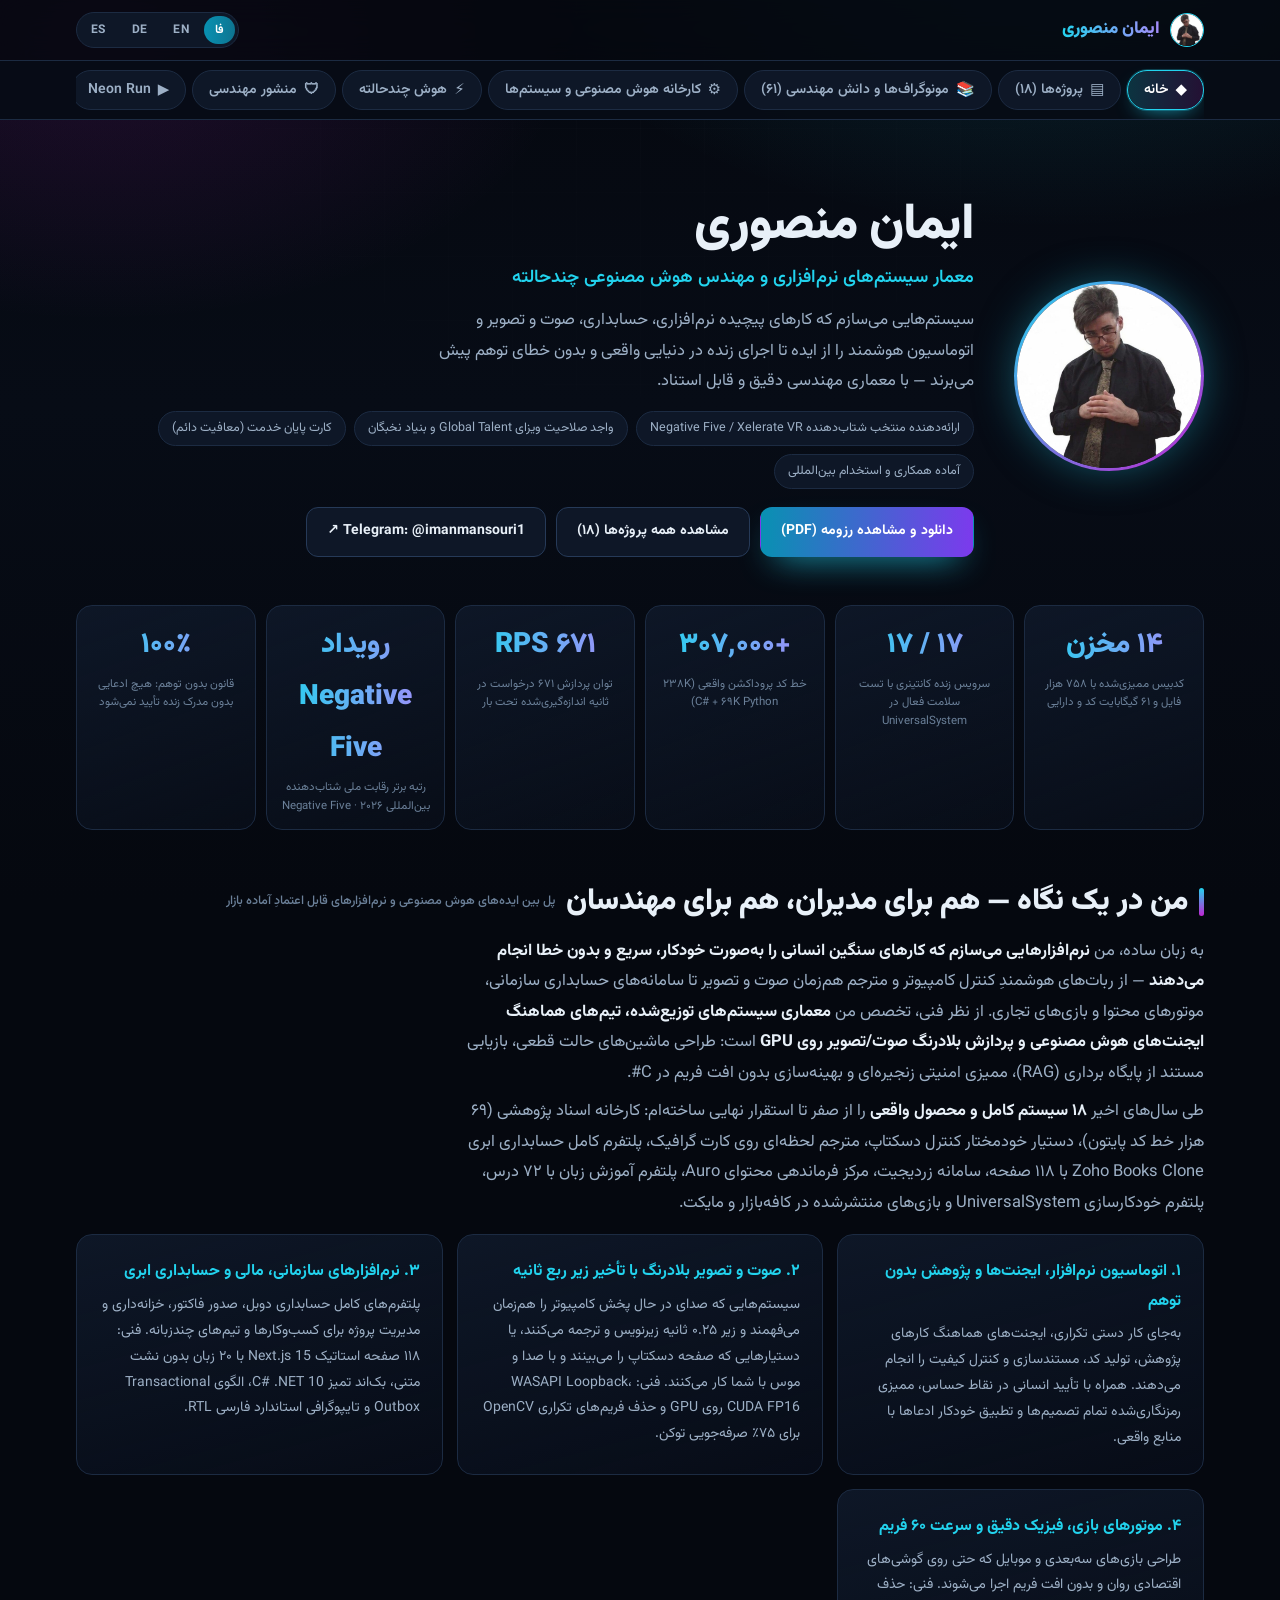
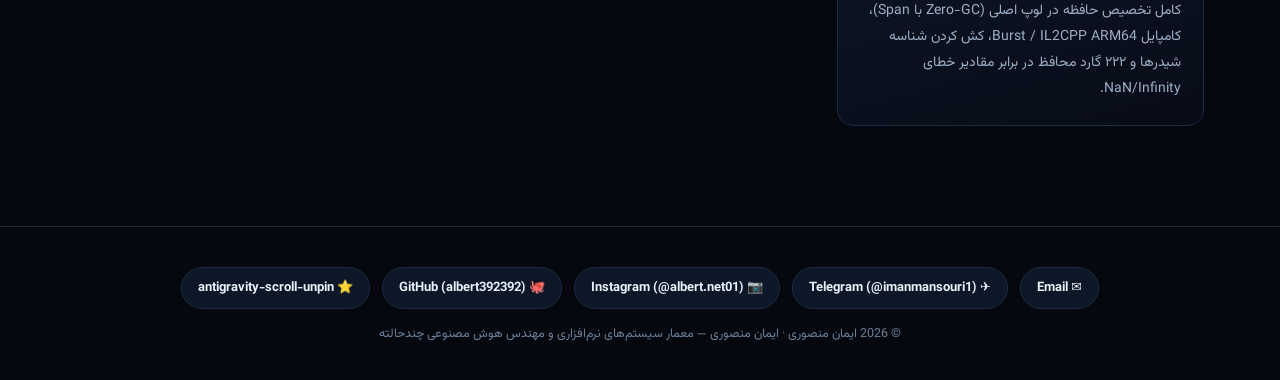
==== index.html @ a5454ada "fix(security): remove sensitive darookhune pharmacy server link from portfolio" ====
<!DOCTYPE html>
<html lang="fa" dir="rtl">
<head>
<meta charset="utf-8">
<meta name="viewport" content="width=device-width, initial-scale=1, viewport-fit=cover">
<title>ایمان منصوری (Iman Mansouri) — Architect &amp; Multimodal AI Engineer</title>
<meta name="description" content="Portfolio of Iman Mansouri (ایمان منصوری): Architect &amp; Multimodal AI Engineer — Autonomous Multi-Agent Swarms, Sub-Second Multimodal AI (Audio &amp; Vision), Enterprise Distributed Systems, and 18+ Production Software Architectures.">
<link rel="canonical" href="https://albert392392.github.io/portfolio/">
<meta http-equiv="Cache-Control" content="no-cache, no-store, must-revalidate">
<meta http-equiv="Pragma" content="no-cache">
<meta http-equiv="Expires" content="0">
<meta name="theme-color" content="#05080f">
<link rel="icon" href="assets/favicon.png" type="image/png">
<link rel="apple-touch-icon" href="assets/favicon-180.png">
<meta property="og:type" content="website">
<meta property="og:url" content="https://albert392392.github.io/portfolio/">
<meta property="og:site_name" content="ایمان منصوری (Iman Mansouri)">
<meta property="og:title" content="ایمان منصوری (Iman Mansouri) — Architect &amp; Multimodal AI Engineer">
<meta property="og:description" content="Autonomous Multi-Agent Swarms, Sub-Second Multimodal Audio/Vision Pipelines, Enterprise Distributed Systems, and 18+ Production Software Architectures.">
<meta property="og:image" content="https://albert392392.github.io/portfolio/assets/img/me.jpg">
<meta property="og:image:secure_url" content="https://albert392392.github.io/portfolio/assets/img/me.jpg">
<meta property="og:image:type" content="image/jpeg">
<meta property="og:image:width" content="700">
<meta property="og:image:height" content="700">
<meta property="og:image:alt" content="ایمان منصوری (Iman Mansouri)">
<meta property="og:locale" content="fa_IR">
<meta property="og:locale:alternate" content="en_US">
<meta name="twitter:card" content="summary">
<meta name="twitter:title" content="ایمان منصوری (Iman Mansouri) — Architect &amp; Multimodal AI Engineer">
<meta name="twitter:description" content="Autonomous Multi-Agent Swarms, Sub-Second Multimodal Audio/Vision Pipelines, Enterprise Distributed Systems, and 18+ Production Software Architectures.">
<meta name="twitter:image" content="https://albert392392.github.io/portfolio/assets/img/me.jpg">
<link rel="stylesheet" href="assets/style.css?v=20261123-2">
</head>
<body>

<header>
  <div class="wrap hbar">
    <a class="brand" href="#home"><img src="assets/img/me.jpg" alt="ایمان منصوری (Iman Mansouri)"><span>ایمان منصوری (Iman Mansouri)</span></a>
    <div class="langs">
      <button data-l="fa" class="on">فا</button>
      <button data-l="en">EN</button>
      <button data-l="de">DE</button>
      <button data-l="es">ES</button>
    </div>
  </div>
</header>

<nav class="tabs"><div class="wrap"><div class="tabrow" id="tabrow"></div></div></nav>

<main class="wrap" id="pages"></main>

<footer><div class="wrap" id="footer"></div></footer>

<div id="monoModal" class="mono-modal-wrap" style="display:none">
  <div class="mono-modal-backdrop"></div>
  <div class="mono-modal-box">
    <button class="mono-modal-x" aria-label="close">×</button>
    <div class="mono-modal-body"></div>
  </div>
</div>

<div id="lb">
  <button class="x" aria-label="close">×</button>
  <button class="nav prev" aria-label="previous">‹</button>
  <img src="" alt="">
  <button class="nav next" aria-label="next">›</button>
  <div class="cap"></div>
</div>

<script src="assets/i18n.js?v=20261123-4"></script>
<script src="assets/monographs-data.js?v=20261115-1"></script>
<script src="assets/videos.js?v=20261120-1"></script>
<script src="assets/app.js?v=20261123-2"></script>
</body>
</html>
---- assets/style.css ----
@font-face{font-family:'Vazirmatn';src:url('fonts/Vazirmatn-Regular.woff2') format('woff2');font-weight:400;font-display:swap}
@font-face{font-family:'Vazirmatn';src:url('fonts/Vazirmatn-Medium.woff2') format('woff2');font-weight:500;font-display:swap}
@font-face{font-family:'Vazirmatn';src:url('fonts/Vazirmatn-SemiBold.woff2') format('woff2');font-weight:600;font-display:swap}
@font-face{font-family:'Vazirmatn';src:url('fonts/Vazirmatn-Bold.woff2') format('woff2');font-weight:700;font-display:swap}
@font-face{font-family:'Vazirmatn';src:url('fonts/Vazirmatn-Black.woff2') format('woff2');font-weight:900;font-display:swap}

:root{
  --bg:#05080f; --bg2:#0a1120; --panel:#0e1727; --panel2:#121d31;
  --line:#1c2b42; --line2:#263a58;
  --tx:#e8f0f8; --tx2:#9db0c6; --tx3:#6b8099;
  --cy:#22d3ee; --cy2:#0891b2; --mg:#c026d3; --gold:#f2b134; --gr:#34d399;
  --rad:16px; --maxw:1180px;
  --shadow:0 18px 50px -18px rgba(0,0,0,.85);
}
*{box-sizing:border-box;margin:0;padding:0}
html{scroll-behavior:smooth;-webkit-text-size-adjust:100%}
body{
  font-family:'Vazirmatn',system-ui,-apple-system,'Segoe UI',sans-serif;
  background:var(--bg); color:var(--tx); line-height:1.85;
  font-size:clamp(14.5px,.55vw + 13px,16.5px);
  overflow-x:hidden; -webkit-font-smoothing:antialiased;
}
body::before{
  content:'';position:fixed;inset:0;z-index:-2;
  background:
    radial-gradient(900px 500px at 82% -8%, rgba(34,211,238,.16), transparent 60%),
    radial-gradient(760px 460px at 8% 4%, rgba(192,38,211,.14), transparent 62%),
    linear-gradient(180deg,#05080f,#070c16 45%,#05080f);
}
body::after{
  content:'';position:fixed;inset:0;z-index:-1;opacity:.5;pointer-events:none;
  background-image:linear-gradient(rgba(255,255,255,.022) 1px,transparent 1px),
    linear-gradient(90deg,rgba(255,255,255,.022) 1px,transparent 1px);
  background-size:64px 64px;
  mask-image:radial-gradient(circle at 50% 0%,#000 10%,transparent 72%);
  -webkit-mask-image:radial-gradient(circle at 50% 0%,#000 10%,transparent 72%);
}
img{max-width:100%;display:block}
a{color:var(--cy);text-decoration:none}
.wrap{width:100%;max-width:var(--maxw);margin-inline:auto;padding-inline:clamp(14px,3.5vw,26px)}
.en{direction:ltr;unicode-bidi:isolate;display:inline-block}
html[lang="en"],html[lang="de"]{}
[hidden]{display:none !important}

/* ---------- HEADER ---------- */
header{
  position:sticky;top:0;z-index:60;backdrop-filter:blur(14px);
  background:rgba(5,8,15,.82);border-bottom:1px solid var(--line);
}
.hbar{display:flex;align-items:center;gap:12px;height:60px}
.brand{display:flex;align-items:center;gap:10px;font-weight:800;font-size:clamp(14px,1.6vw,17px);white-space:nowrap}
.brand img{width:34px;height:34px;border-radius:50%;border:1.5px solid var(--cy);object-fit:cover;flex:0 0 auto}
.brand span{background:linear-gradient(92deg,var(--cy),#a78bfa);-webkit-background-clip:text;background-clip:text;color:transparent}
.langs{margin-inline-start:auto;display:flex;gap:4px;background:var(--panel);border:1px solid var(--line);border-radius:999px;padding:3px}
.langs button{
  font-family:inherit;font-size:12px;font-weight:700;color:var(--tx2);background:none;border:0;
  padding:5px 11px;border-radius:999px;cursor:pointer;transition:.18s;letter-spacing:.3px
}
.langs button.on{background:linear-gradient(92deg,var(--cy2),#0e7490);color:#fff}
.langs button:hover{color:var(--tx)}

/* ---------- TABS ---------- */
nav.tabs{position:sticky;top:60px;z-index:55;background:rgba(7,12,22,.94);backdrop-filter:blur(12px);
  border-bottom:1px solid var(--line)}
.tabrow{display:flex;gap:6px;overflow-x:auto;scrollbar-width:none;padding:9px 0}
.tabrow::-webkit-scrollbar{display:none}
.tabrow button{
  font-family:inherit;font-size:clamp(12.5px,1.25vw,14px);font-weight:600;white-space:nowrap;
  color:var(--tx2);background:var(--panel);border:1px solid var(--line);border-radius:999px;
  padding:8px 16px;cursor:pointer;transition:.2s;display:flex;align-items:center;gap:7px
}
.tabrow button i{font-style:normal;font-size:15px;line-height:1}
.tabrow button:hover{color:var(--tx);border-color:var(--line2)}
.tabrow button.on{
  background:linear-gradient(92deg,rgba(34,211,238,.2),rgba(192,38,211,.16));
  border-color:var(--cy);color:#fff;box-shadow:0 0 0 1px rgba(34,211,238,.25),0 8px 22px -12px var(--cy)
}
.page{display:none;padding:clamp(22px,4vw,42px) 0 60px;animation:fade .45s ease both}
.page.on{display:block}
@keyframes fade{from{opacity:0;transform:translateY(12px)}to{opacity:1;transform:none}}

/* ---------- HERO ---------- */
.hero{display:grid;grid-template-columns:auto 1fr;gap:clamp(18px,3.6vw,40px);align-items:center;
  padding:clamp(18px,4vw,34px) 0 clamp(14px,2.6vw,22px)}
.hero .ph{position:relative;flex:0 0 auto}
.hero .ph img{
  width:clamp(112px,19vw,190px);height:clamp(112px,19vw,190px);border-radius:50%;object-fit:cover;
  border:3px solid transparent;background:linear-gradient(#0a1120,#0a1120) padding-box,
  linear-gradient(135deg,var(--cy),var(--mg)) border-box;box-shadow:0 0 46px -8px rgba(34,211,238,.5)
}
.hero h1{font-size:clamp(25px,5.4vw,50px);font-weight:900;line-height:1.2;letter-spacing:-.5px}
.hero h1 b{background:linear-gradient(92deg,var(--cy),#a78bfa 60%,var(--mg));-webkit-background-clip:text;background-clip:text;color:transparent}
.hero .role{color:var(--cy);font-weight:600;font-size:clamp(13px,1.8vw,18px);margin-top:6px}
.hero .tag{color:var(--tx2);margin-top:10px;font-size:clamp(13.5px,1.5vw,16.5px);max-width:60ch}
.hero .meta{display:flex;flex-wrap:wrap;gap:8px;margin-top:14px}
.chip{background:var(--panel);border:1px solid var(--line);border-radius:999px;padding:5px 13px;
  font-size:12.5px;color:var(--tx2);display:inline-flex;align-items:center;gap:6px}
.cta{display:flex;flex-wrap:wrap;gap:10px;margin-top:18px}
.btn{
  font-family:inherit;font-weight:700;font-size:14px;padding:11px 20px;border-radius:12px;cursor:pointer;
  border:1px solid var(--line2);background:var(--panel);color:var(--tx);transition:.2s;display:inline-flex;
  align-items:center;gap:8px;text-decoration:none
}
.btn:hover{transform:translateY(-2px);border-color:var(--cy);color:#fff}
.btn.primary{background:linear-gradient(92deg,var(--cy2),#7c3aed);border-color:transparent;color:#fff;
  box-shadow:0 14px 34px -16px var(--cy)}
.btn.primary:hover{box-shadow:0 18px 40px -14px var(--cy)}

/* ---------- STATS ---------- */
.stats{display:grid;grid-template-columns:repeat(auto-fit,minmax(148px,1fr));gap:10px;margin:clamp(16px,3vw,26px) 0}
.stat{background:linear-gradient(160deg,var(--panel),rgba(14,23,39,.35));border:1px solid var(--line);
  border-radius:var(--rad);padding:14px 12px;text-align:center;transition:.25s}
.stat:hover{border-color:var(--cy);transform:translateY(-3px)}
.stat b{display:block;font-size:clamp(19px,3.2vw,28px);font-weight:900;
  background:linear-gradient(92deg,var(--cy),#a78bfa);-webkit-background-clip:text;background-clip:text;color:transparent}
.stat span{display:block;font-size:11.5px;color:var(--tx3);line-height:1.6;margin-top:3px}

/* ---------- SECTIONS ---------- */
h2.sec{font-size:clamp(19px,3vw,30px);font-weight:800;margin:clamp(26px,4vw,44px) 0 6px;
  display:flex;align-items:center;gap:11px;flex-wrap:wrap}
h2.sec::before{content:'';width:5px;height:clamp(20px,2.6vw,28px);border-radius:3px;
  background:linear-gradient(180deg,var(--cy),var(--mg));flex:0 0 auto}
h2.sec em{font-style:normal;font-size:12.5px;font-weight:500;color:var(--tx3)}
h3.sub{font-size:clamp(16px,2.2vw,21px);font-weight:700;margin:22px 0 8px;color:var(--tx)}
p.lead{color:var(--tx2);max-width:82ch;margin-bottom:8px}
p.lead b,li b{color:var(--tx);font-weight:700}
.hl{color:var(--cy);font-weight:700}

.card{background:linear-gradient(165deg,var(--panel),rgba(10,17,32,.5));border:1px solid var(--line);
  border-radius:var(--rad);padding:clamp(14px,2.4vw,22px);transition:.25s}
.card:hover{border-color:var(--line2)}
.grid2{display:grid;grid-template-columns:repeat(auto-fit,minmax(min(300px,100%),1fr));gap:14px}
.grid3{display:grid;grid-template-columns:repeat(auto-fit,minmax(min(250px,100%),1fr));gap:14px}
.list{list-style:none;margin-top:8px}
.list li{position:relative;padding-inline-start:20px;margin-bottom:7px;color:var(--tx2)}
.list li::before{content:'';position:absolute;inset-inline-start:2px;top:12px;width:7px;height:7px;
  border-radius:2px;background:linear-gradient(135deg,var(--cy),var(--mg));transform:rotate(45deg)}
.tags{display:flex;flex-wrap:wrap;gap:6px;margin-top:12px}
.tags i{font-style:normal;font-size:11.5px;background:rgba(34,211,238,.09);border:1px solid rgba(34,211,238,.25);
  color:#8ee6f5;padding:4px 10px;border-radius:8px}

/* ---------- GALLERY ---------- */
.gal{display:grid;gap:12px;margin-top:14px}
.g2{grid-template-columns:repeat(auto-fit,minmax(min(290px,100%),1fr))}
.g3{grid-template-columns:repeat(auto-fit,minmax(min(215px,100%),1fr))}
.shot{background:var(--panel);border:1px solid var(--line);border-radius:14px;overflow:hidden;
  cursor:zoom-in;transition:.28s;position:relative}
.shot:hover{transform:translateY(-4px);border-color:var(--cy);box-shadow:var(--shadow)}
.shot img{width:100%;aspect-ratio:16/9;object-fit:cover;transition:.4s}
.shot.tall img{aspect-ratio:9/16;object-fit:contain;background:#04070d}
.shot.free img{aspect-ratio:auto;object-fit:contain;background:#0a1120}
.shot.p43 img{aspect-ratio:4/3;object-fit:contain;background:#0a1120}
.shot:hover img{transform:scale(1.035)}
.shot figcaption{font-size:12px;color:var(--tx2);padding:9px 12px;border-top:1px solid var(--line);
  background:rgba(6,10,18,.6)}

/* ---------- TABLE / SERVICES ---------- */
.svc{display:grid;grid-template-columns:repeat(auto-fit,minmax(min(290px,100%),1fr));gap:9px;margin-top:14px}
.svc div{background:var(--panel);border:1px solid var(--line);border-radius:12px;padding:11px 13px;font-size:13px;color:var(--tx2)}
.svc div b{display:block;color:var(--cy);font-weight:700;font-size:12.5px;margin-bottom:2px;direction:ltr;text-align:start}
.kpis{display:grid;grid-template-columns:repeat(auto-fit,minmax(min(190px,100%),1fr));gap:12px;margin:16px 0}
.kpi{background:linear-gradient(150deg,rgba(34,211,238,.1),rgba(192,38,211,.06));border:1px solid var(--line2);
  border-radius:var(--rad);padding:16px;text-align:center}
.kpi b{display:block;font-size:clamp(22px,3.6vw,32px);font-weight:900;color:#fff}
.kpi span{font-size:12px;color:var(--tx2)}
.quote{background:linear-gradient(150deg,rgba(242,177,52,.1),rgba(242,177,52,.02));
  border:1px solid rgba(242,177,52,.35);border-inline-start:4px solid var(--gold);border-radius:14px;
  padding:16px 18px;margin-top:14px;font-size:clamp(14px,1.7vw,17px)}
.quote small{display:block;margin-top:9px;color:var(--tx3);font-size:12.5px;line-height:1.75}
.note{background:rgba(34,211,238,.07);border:1px solid rgba(34,211,238,.28);border-radius:14px;padding:14px 16px;margin-top:14px;color:var(--tx2)}
.note b{color:#fff}
.badge{display:inline-block;font-size:11px;font-weight:700;padding:3px 10px;border-radius:999px;
  background:linear-gradient(92deg,var(--cy2),#7c3aed);color:#fff;margin-bottom:8px}
.badge.g{background:linear-gradient(92deg,#059669,#34d399)}
.badge.o{background:linear-gradient(92deg,#b45309,var(--gold))}

/* ---------- RESUME ---------- */
.pdfbox{border:1px solid var(--line);border-radius:var(--rad);overflow:hidden;background:var(--panel);margin-top:14px}
.pdfbox iframe{width:100%;height:min(78vh,900px);border:0;display:block;background:#111}
.pdfhint{display:none}
@media (max-width:860px){.pdfbox iframe{display:none}.pdfhint{display:block}}

/* ---------- LIGHTBOX ---------- */
#lb{position:fixed;inset:0;z-index:200;background:rgba(2,4,8,.95);display:none;align-items:center;justify-content:center;padding:16px}
#lb.on{display:flex}
#lb img{max-width:96vw;max-height:86vh;border-radius:12px;border:1px solid var(--line2)}
#lb .cap{position:absolute;bottom:14px;left:0;right:0;text-align:center;color:var(--tx2);font-size:13px;padding:0 16px}
#lb .x{position:absolute;top:14px;inset-inline-end:16px;width:42px;height:42px;border-radius:50%;
  background:var(--panel);border:1px solid var(--line2);color:#fff;font-size:22px;cursor:pointer;line-height:1}
#lb .nav{position:absolute;top:50%;transform:translateY(-50%);width:46px;height:46px;border-radius:50%;
  background:var(--panel);border:1px solid var(--line2);color:#fff;font-size:20px;cursor:pointer}
#lb .prev{inset-inline-start:12px}#lb .next{inset-inline-end:12px}

footer{border-top:1px solid var(--line);margin-top:40px;padding:26px 0 34px;color:var(--tx3);font-size:12.5px;text-align:center}
footer a{color:var(--tx2)}
.reveal{opacity:0;transform:translateY(18px)}
.reveal.in{opacity:1;transform:none;transition:.7s cubic-bezier(.2,.7,.3,1)}
@media (prefers-reduced-motion:reduce){*{animation:none !important;transition:none !important}.reveal{opacity:1;transform:none}}
@media (max-width:640px){
  .hero{grid-template-columns:1fr;text-align:center;justify-items:center}
  .hero .tag{margin-inline:auto}
  .hero .meta,.cta{justify-content:center}
  .brand span{display:none}
}

/* ================= video archive ================= */
.vjump{display:flex;flex-wrap:wrap;gap:8px;margin:18px 0 4px}
.vjump a{font-size:12.5px;font-weight:600;color:var(--tx2);background:var(--panel);
  border:1px solid var(--line);border-radius:10px;padding:7px 14px;transition:.18s}
.vjump a:hover{border-color:var(--cy);color:var(--tx)}

.vsec{margin-top:34px;scroll-margin-top:96px}
.vsec .skick{font-size:11.5px;font-weight:700;color:var(--mg);letter-spacing:.5px;text-transform:uppercase}

.vcard{background:linear-gradient(165deg,var(--panel),rgba(10,17,32,.5));
  border:1px solid var(--line);border-radius:var(--rad);padding:16px;margin-top:18px}
.vcard h4{font-size:clamp(15.5px,2.1vw,19px);font-weight:800;margin-bottom:12px;line-height:1.5}
.vdesc{color:var(--tx2);font-size:14px;margin-top:14px}

.vplayer{border:1px solid var(--line);border-radius:14px;overflow:hidden;background:#04070d}
.vstage{position:relative;width:100%;aspect-ratio:16/9;background:#04070d;cursor:pointer}
.vstage .vel{position:absolute;inset:0;width:100%;height:100%;object-fit:contain;
  background:#04070d;opacity:0;pointer-events:none}
.vstage .vel.on{opacity:1}
.vspin{position:absolute;inset:0;display:none;align-items:center;justify-content:center;
  font-size:13px;color:var(--tx2);background:rgba(4,7,13,.55);pointer-events:none}

.vbar{display:flex;align-items:center;gap:10px;padding:9px 12px;background:var(--panel2);
  border-top:1px solid var(--line)}
.vbar button{font:inherit;background:transparent;border:0;color:var(--tx);cursor:pointer;
  font-size:15px;line-height:1;padding:5px 7px;border-radius:8px;transition:.15s}
.vbar button:hover{background:rgba(34,211,238,.14);color:var(--cy)}
.vtrack{flex:1;height:7px;border-radius:99px;background:#1b2942;cursor:pointer;position:relative}
.vtrack i{display:block;height:100%;width:0;border-radius:99px;
  background:linear-gradient(90deg,var(--cy2),var(--cy))}
.vtime,.vpart{font-size:12px;color:var(--tx2);white-space:nowrap;font-variant-numeric:tabular-nums}
.vtime{direction:ltr;unicode-bidi:isolate}
.vpart{color:var(--cy)}

.vmeta{display:flex;flex-wrap:wrap;gap:14px;padding:10px 12px;background:var(--panel);
  border-top:1px solid var(--line);font-size:12.5px;color:var(--tx2)}
.vmeta b{color:var(--tx3);font-weight:600}
.vnote{font-size:12.5px;color:var(--tx2);background:rgba(34,211,238,.06);
  border-top:1px solid var(--line);padding:10px 12px}

.vlink{display:inline-flex;align-items:center;gap:9px;margin-top:16px;cursor:pointer;
  font-size:13.5px;font-weight:700;color:var(--cy);background:rgba(34,211,238,.08);
  border:1px solid rgba(34,211,238,.3);border-radius:12px;padding:9px 16px;transition:.18s}
.vlink:hover{background:rgba(34,211,238,.16)}
.vlink span{font-size:11px}

/* ================= résumé ================= */
.rtabs{display:flex;gap:8px;flex-wrap:wrap;margin:16px 0 14px}
.rtabs button{font-family:inherit;font-weight:700;font-size:14px;padding:10px 20px;border-radius:12px;
  cursor:pointer;border:1px solid var(--line2);background:var(--panel);color:var(--tx2);transition:.2s}
.rtabs button:hover{border-color:var(--cy)}
.rtabs button.on{background:linear-gradient(92deg,var(--cy2),#7c3aed);color:#fff;border-color:transparent}
.viewer{border:1px solid var(--line);border-radius:var(--rad);overflow:hidden;background:var(--panel);margin-top:14px}
.viewer iframe{width:100%;height:min(84vh,1100px);border:0;display:block;background:#0b1220}
@media(max-width:860px){.viewer iframe{height:66vh}}

/* ================= 16-PROJECT SHOWCASE & FILTERS ================= */
.pfilters{display:flex;flex-wrap:wrap;gap:8px;margin:20px 0 24px}
.pfilter-btn{font-family:inherit;font-size:13px;font-weight:700;padding:8px 16px;border-radius:999px;
  background:var(--panel);border:1px solid var(--line);color:var(--tx2);cursor:pointer;transition:.2s}
.pfilter-btn:hover{color:#fff;border-color:var(--cy)}
.pfilter-btn.on{background:linear-gradient(92deg,var(--cy2),#7c3aed);color:#fff;border-color:transparent;
  box-shadow:0 6px 20px -8px var(--cy)}

.pcard{background:linear-gradient(165deg,rgba(14,23,39,.8),rgba(10,17,32,.95));border:1px solid var(--line);
  border-radius:var(--rad);padding:clamp(18px,2.8vw,28px);margin-bottom:24px;transition:.3s;position:relative}
.pcard:hover{border-color:var(--cy);box-shadow:0 12px 35px -15px rgba(34,211,238,.2)}
.pcard-hdr{display:flex;align-items:flex-start;justify-content:space-between;gap:14px;flex-wrap:wrap;margin-bottom:12px}
.pcard-title{font-size:clamp(18px,2.4vw,24px);font-weight:900;color:#fff}
.pcard-title a{color:#fff;transition:.2s}
.pcard-title a:hover{color:var(--cy)}
.pcard-role{font-size:13px;font-weight:600;color:var(--cy);margin-top:4px}
.pbadge{font-size:11px;font-weight:700;padding:4px 12px;border-radius:999px;display:inline-flex;align-items:center;gap:5px}
.pbadge.oss{background:rgba(52,211,153,.15);border:1px solid #34d399;color:#34d399}
.pbadge.priv{background:rgba(148,163,184,.12);border:1px solid #64748b;color:#cbd5e1}
.pbadge.live{background:rgba(34,211,238,.15);border:1px solid var(--cy);color:#8ee6f5}
.pbadge.vid{background:rgba(192,38,211,.15);border:1px solid var(--mg);color:#e879f9}

.pcard-arch{background:rgba(6,10,18,.7);border:1px solid rgba(255,255,255,.07);border-radius:12px;
  padding:14px 16px;margin:16px 0;font-size:13.5px;color:var(--tx2)}
.pcard-arch b{color:#fff;font-weight:700}
.pcard-arch ul{margin-top:6px;list-style:none}
.pcard-arch li{position:relative;padding-inline-start:18px;margin-bottom:6px;line-height:1.7}
.pcard-arch li::before{content:'▹';position:absolute;inset-inline-start:0;color:var(--cy);font-size:14px}

.pcard-actions{display:flex;flex-wrap:wrap;gap:10px;margin-top:16px}
.pcard-demo{margin-top:14px;padding:12px 16px;border-radius:12px;background:rgba(34,211,238,.07);border:1px solid rgba(34,211,238,.28)}
.pcard-demo-title{font-size:13px;font-weight:700;color:#67e8f9;margin-bottom:8px}
.pcard-demo-row{display:flex;flex-wrap:wrap;gap:10px;align-items:center}
.pcard-cred{display:inline-flex;align-items:center;gap:6px;background:rgba(6,10,18,.75);border:1px solid rgba(255,255,255,.12);border-radius:8px;padding:5px 9px;font-size:12.5px}
.pcard-cred-lbl{color:var(--tx2);font-weight:600}
.pcard-cred-val{font-family:ui-monospace,SFMono-Regular,Consolas,monospace;color:#fff;font-weight:700;user-select:all}
.pcard-cred-copy{background:rgba(34,211,238,.15);color:#67e8f9;border:1px solid rgba(34,211,238,.35);border-radius:6px;padding:2px 8px;font-size:11px;font-weight:700;cursor:pointer;transition:.2s}
.pcard-cred-copy:hover{background:rgba(34,211,238,.3);color:#fff}

/* ================= 5-POINT VERIFICATION GATE ================= */
.gate-wrap{margin-top:20px}
.gate-card{background:linear-gradient(160deg,rgba(14,23,39,.9),rgba(7,11,20,.95));
  border:1px solid rgba(34,211,238,.25);border-radius:var(--rad);padding:22px;margin-bottom:16px;
  position:relative;overflow:hidden}
.gate-card::before{content:'';position:absolute;top:0;inset-inline-start:0;width:4px;height:100%;
  background:linear-gradient(180deg,var(--cy),var(--mg))}
.gate-card h4{font-size:17px;font-weight:800;color:#fff;margin-bottom:8px;display:flex;align-items:center;gap:10px}
.gate-card p{font-size:14px;color:var(--tx2);line-height:1.8}
.gate-num{width:28px;height:28px;border-radius:50%;background:rgba(34,211,238,.15);border:1px solid var(--cy);
  color:var(--cy);font-weight:900;display:inline-flex;align-items:center;justify-content:center;font-size:13px;flex:none}

/* ================= MULTIMODAL HUB ================= */
.pipe-step{display:flex;align-items:center;gap:12px;background:var(--panel);border:1px solid var(--line);
  border-radius:12px;padding:12px 16px;margin-bottom:10px}
.pipe-icon{width:36px;height:36px;border-radius:10px;background:rgba(34,211,238,.12);border:1px solid var(--cy);
  color:var(--cy);display:flex;align-items:center;justify-content:center;font-size:16px;flex:none}
.pipe-text b{display:block;color:#fff;font-size:14px;margin-bottom:2px}
.pipe-text span{font-size:12.5px;color:var(--tx2)}

.footer-socials{display:flex;flex-wrap:wrap;gap:12px;justify-content:center;margin:14px 0}
.fs-btn{display:inline-flex;align-items:center;gap:7px;padding:8px 16px;border-radius:999px;
  background:var(--panel);border:1px solid var(--line);color:var(--tx);font-size:13px;font-weight:700;transition:.2s}
.fs-btn:hover{border-color:var(--cy);color:var(--cy);transform:translateY(-2px)}

/* ================= ADVANCED SYSTEM & MULTIMODAL CLUSTERS ================= */
.sys-cluster{
  background:linear-gradient(165deg,rgba(14,23,39,.7),rgba(8,13,24,.9));
  border:1px solid var(--line);border-radius:var(--rad);padding:20px;margin-top:20px;
}
.sys-cluster-hdr{
  display:flex;align-items:center;gap:12px;margin-bottom:14px;padding-bottom:10px;
  border-bottom:1px solid rgba(255,255,255,.06);
}
.sys-cluster-hdr h4{font-size:16px;font-weight:800;color:#fff}
.sys-cluster-hdr span{font-size:12px;color:var(--tx3);margin-inline-start:auto}
.sys-grid{display:grid;grid-template-columns:repeat(auto-fit,minmax(min(270px,100%),1fr));gap:12px}
.sys-card{
  background:rgba(6,10,18,.8);border:1px solid var(--line);border-radius:12px;
  padding:14px 16px;font-size:13px;color:var(--tx2);transition:.22s;display:flex;flex-direction:column;gap:6px;
}
.sys-card:hover{border-color:var(--cy);transform:translateY(-2px);box-shadow:0 8px 24px -10px rgba(34,211,238,.2)}
.sys-card-top{display:flex;align-items:center;justify-content:space-between;gap:8px;margin-bottom:4px}
.sys-card-name{font-weight:800;color:#fff;font-size:14px;direction:ltr;text-align:start}
.sys-card-port{
  font-family:monospace;font-size:11px;padding:2px 8px;border-radius:6px;
  background:rgba(34,211,238,.12);border:1px solid rgba(34,211,238,.3);color:var(--cy);direction:ltr;
}
.sys-card-role{font-size:12px;color:var(--tx3);font-weight:600}
.sys-card-desc{line-height:1.7;color:var(--tx2);font-size:12.8px}

/* Multimodal Pipelines */
.pipe-card{
  background:linear-gradient(165deg,rgba(14,23,39,.85),rgba(10,16,28,.98));
  border:1px solid var(--line);border-radius:var(--rad);padding:clamp(18px,2.6vw,26px);
  margin-top:22px;transition:.3s;
}
.pipe-card:hover{border-color:rgba(34,211,238,.4)}
.pipe-hdr{display:flex;align-items:flex-start;justify-content:space-between;gap:12px;flex-wrap:wrap;margin-bottom:12px}
.pipe-title{font-size:clamp(17px,2.2vw,22px);font-weight:900;color:#fff}
.pipe-role{font-size:13px;font-weight:600;color:var(--cy);margin-top:3px}
.pipe-badges{display:flex;flex-wrap:wrap;gap:6px}
.pipe-badge{
  font-size:11px;font-weight:700;padding:3px 10px;border-radius:999px;
  background:rgba(34,211,238,.12);border:1px solid rgba(34,211,238,.3);color:#8ee6f5;
}
.pipe-badge.gpu{background:rgba(192,38,211,.14);border-color:var(--mg);color:#e879f9}
.pipe-badge.perf{background:rgba(52,211,153,.14);border-color:var(--gr);color:#34d399}
.pipe-flow{display:grid;grid-template-columns:repeat(auto-fit,minmax(min(220px,100%),1fr));gap:10px;margin:16px 0}
.pipe-step{
  background:rgba(6,10,18,.75);border:1px solid var(--line);border-radius:12px;
  padding:12px 14px;display:flex;flex-direction:column;gap:4px;
}
.pipe-step-num{
  font-size:11px;font-weight:800;color:var(--cy);display:flex;align-items:center;gap:6px;margin-bottom:2px;
}
.pipe-step-num::before{
  content:'';width:6px;height:6px;border-radius:50%;background:var(--cy);
}
.pipe-step-title{font-size:13.5px;font-weight:700;color:#fff}
.pipe-step-desc{font-size:12.2px;color:var(--tx2);line-height:1.65}

/* Benchmark Comparison Table */
.table-wrap{overflow-x:auto;margin:20px 0;border:1px solid var(--line);border-radius:var(--rad);background:var(--panel)}
.tech-table{width:100%;border-collapse:collapse;font-size:13px;text-align:start}
.tech-table th{background:rgba(18,29,49,.9);color:#fff;padding:12px 14px;font-weight:800;border-bottom:1px solid var(--line2);white-space:nowrap}
.tech-table td{padding:12px 14px;color:var(--tx2);border-bottom:1px solid var(--line);vertical-align:middle;line-height:1.6}
.tech-table tr:last-child td{border-bottom:none}
.tech-table tr:hover td{background:rgba(34,211,238,.03)}
.tech-table b{color:#fff}
/* ========================================================
   ENGINEERING MONOGRAPHS & KNOWLEDGE REPOSITORY STYLES
   ======================================================== */
.page-monographs {
  margin-top: 10px;
}

.mono-toolbar {
  display: flex;
  flex-direction: column;
  gap: 14px;
  margin: 22px 0 16px 0;
}

.mono-search-wrap {
  position: relative;
  display: flex;
  align-items: center;
  width: 100%;
  max-width: 680px;
}

.mono-search-icon {
  position: absolute;
  inset-inline-start: 14px;
  pointer-events: none;
  font-size: 15px;
  opacity: .7;
}

.mono-search-input {
  width: 100%;
  background: var(--panel);
  border: 1px solid var(--line);
  border-radius: 12px;
  padding: 12px 42px;
  color: var(--tx);
  font-family: inherit;
  font-size: 14.5px;
  outline: none;
  transition: all .25s ease;
  box-shadow: inset 0 2px 4px rgba(0,0,0,.3);
}

.mono-search-input:focus {
  border-color: var(--cy);
  background: var(--panel2);
  box-shadow: 0 0 18px rgba(34,211,238,.2), inset 0 1px 2px rgba(0,0,0,.4);
}

.mono-search-clear {
  position: absolute;
  inset-inline-end: 14px;
  background: transparent;
  border: none;
  color: var(--tx3);
  font-size: 20px;
  line-height: 1;
  cursor: pointer;
  transition: color .2s;
}

.mono-search-clear:hover {
  color: #fff;
}

.mono-pills {
  display: flex;
  flex-wrap: wrap;
  gap: 8px;
}

.mono-pill {
  padding: 7px 15px;
  border-radius: 999px;
  background: rgba(18,29,49,.6);
  border: 1px solid var(--line);
  color: var(--tx2);
  font-family: inherit;
  font-size: 12.8px;
  font-weight: 600;
  cursor: pointer;
  transition: all .2s ease;
  user-select: none;
}

.mono-pill:hover {
  border-color: var(--cy);
  color: #fff;
  background: rgba(34,211,238,.08);
}

.mono-pill.on {
  background: rgba(34,211,238,.16);
  border-color: var(--cy);
  color: var(--cy);
  font-weight: 700;
  box-shadow: 0 0 12px rgba(34,211,238,.2);
}

.mono-counter-info {
  font-size: 13.5px;
  color: var(--tx3);
  margin-bottom: 18px;
}

.mono-counter-info b {
  color: var(--cy);
}

.mono-grid {
  display: grid;
  grid-template-columns: repeat(auto-fill, minmax(min(340px, 100%), 1fr));
  gap: 20px;
  margin-bottom: 40px;
}

.mono-card {
  display: flex;
  flex-direction: column;
  background: linear-gradient(165deg, rgba(14,23,39,.9), rgba(10,16,28,.98));
  border: 1px solid var(--line);
  border-radius: var(--rad);
  padding: 22px;
  transition: transform .25s ease, border-color .25s ease, box-shadow .25s ease;
  position: relative;
  overflow: hidden;
}

.mono-card::before {
  content: '';
  position: absolute;
  top: 0;
  left: 0;
  right: 0;
  height: 2px;
  background: linear-gradient(90deg, transparent, rgba(34,211,238,.4), transparent);
  opacity: 0;
  transition: opacity .3s;
}

.mono-card:hover {
  border-color: rgba(34,211,238,.45);
  transform: translateY(-3px);
  box-shadow: 0 16px 36px rgba(0,0,0,.65);
}

.mono-card:hover::before {
  opacity: 1;
}

.mono-card-top {
  display: flex;
  align-items: center;
  justify-content: space-between;
  gap: 8px;
  margin-bottom: 12px;
  flex-wrap: wrap;
}

.mono-badge {
  font-size: 11px;
  font-weight: 700;
  padding: 3px 9px;
  border-radius: 999px;
  display: inline-flex;
  align-items: center;
  gap: 4px;
}

.mono-badge.cat {
  background: rgba(34,211,238,.12);
  border: 1px solid rgba(34,211,238,.3);
  color: #8ee6f5;
}

.mono-badge.id {
  background: rgba(192,38,211,.12);
  border: 1px solid rgba(192,38,211,.28);
  color: #e879f9;
}

.mono-badge.time, .mono-badge.words {
  background: rgba(255,255,255,.05);
  border: 1px solid rgba(255,255,255,.08);
  color: var(--tx2);
}

.mono-card-meta {
  font-size: 12px;
  color: var(--tx3);
  font-weight: 500;
}

.mono-card-title {
  font-size: 16px;
  font-weight: 800;
  color: #fff;
  line-height: 1.55;
  margin-bottom: 12px;
}

.mono-card-thumb {
  position: relative;
  border-radius: 10px;
  overflow: hidden;
  border: 1px solid var(--line2);
  margin-bottom: 14px;
  cursor: pointer;
  aspect-ratio: 16/9;
  background: #000;
}

.mono-card-thumb img {
  width: 100%;
  height: 100%;
  object-fit: cover;
  display: block;
  transition: transform .35s ease;
}

.mono-card-thumb:hover img {
  transform: scale(1.05);
}

.mono-thumb-badge {
  position: absolute;
  bottom: 8px;
  inset-inline-start: 8px;
  background: rgba(5,8,15,.88);
  backdrop-filter: blur(8px);
  border: 1px solid rgba(34,211,238,.4);
  color: #8ee6f5;
  font-size: 11px;
  font-weight: 700;
  padding: 3px 9px;
  border-radius: 6px;
  box-shadow: 0 4px 10px rgba(0,0,0,.5);
}

.mono-card-snippet {
  font-size: 13.6px;
  color: var(--tx2);
  line-height: 1.75;
  margin-bottom: 16px;
  flex: 1 1 auto;
}

.mono-card-tags {
  display: flex;
  flex-wrap: wrap;
  gap: 6px;
  margin-bottom: 16px;
}

.mono-tag {
  font-size: 11.5px;
  color: var(--tx3);
  background: rgba(255,255,255,.03);
  padding: 2px 8px;
  border-radius: 4px;
  border: 1px solid rgba(255,255,255,.06);
}

.mono-read-btn {
  width: 100%;
  justify-content: center;
  margin-top: auto;
  font-size: 13.5px;
  font-weight: 700;
  padding: 10px 16px;
  border-radius: 10px;
  cursor: pointer;
}

.mono-empty {
  grid-column: 1 / -1;
  text-align: center;
  padding: 60px 20px;
  background: var(--panel);
  border: 1px dashed var(--line);
  border-radius: var(--rad);
  color: var(--tx2);
  font-size: 15px;
}

/* ========================================================
   MONOGRAPH READER MODAL
   ======================================================== */
.mono-modal-wrap {
  position: fixed;
  inset: 0;
  z-index: 99999;
  display: flex;
  align-items: center;
  justify-content: center;
  padding: clamp(12px, 3vw, 28px);
}

.mono-modal-backdrop {
  position: absolute;
  inset: 0;
  background: rgba(4,7,14,.88);
  backdrop-filter: blur(14px);
}

.mono-modal-box {
  position: relative;
  z-index: 10;
  width: 100%;
  max-width: 900px;
  max-height: 90vh;
  background: linear-gradient(175deg, #0e1727, #070c16);
  border: 1px solid var(--line2);
  border-radius: 20px;
  box-shadow: 0 25px 70px rgba(0,0,0,.92), 0 0 30px rgba(34,211,238,.12);
  display: flex;
  flex-direction: column;
  overflow: hidden;
}

.mono-modal-x {
  position: absolute;
  top: 16px;
  inset-inline-end: 16px;
  z-index: 20;
  width: 38px;
  height: 38px;
  border-radius: 50%;
  background: rgba(18,29,49,.85);
  border: 1px solid var(--line);
  color: #fff;
  font-size: 24px;
  cursor: pointer;
  display: flex;
  align-items: center;
  justify-content: center;
  transition: all .2s;
  line-height: 1;
}

.mono-modal-x:hover {
  background: rgba(239,68,68,.25);
  border-color: rgba(239,68,68,.6);
  transform: rotate(90deg);
}

.mono-modal-body {
  overflow-y: auto;
  padding: clamp(20px, 3vw, 36px);
  display: flex;
  flex-direction: column;
  gap: 20px;
}

.mono-modal-body > * {
  flex-shrink: 0;
}

.mono-modal-hdr {
  display: flex;
  flex-direction: column;
  gap: 12px;
  border-bottom: 1px solid var(--line);
  padding-bottom: 18px;
  padding-inline-end: 48px;
}

.mono-badges {
  display: flex;
  flex-wrap: wrap;
  gap: 8px;
}

.mono-modal-title {
  font-size: clamp(18px, 2.2vw, 24px);
  font-weight: 900;
  color: #fff;
  line-height: 1.45;
}

.mono-modal-diagram {
  border-radius: 12px;
  overflow: hidden;
  border: 1px solid var(--line2);
  background: #020408;
  margin: 6px 0;
}

.mono-diagram-fig {
  margin: 0;
  cursor: pointer;
}

.mono-diagram-fig img {
  width: 100%;
  max-height: 480px;
  object-fit: contain;
  display: block;
  background: #05080f;
}

.mono-diagram-fig figcaption {
  padding: 10px 16px;
  font-size: 12.5px;
  color: var(--tx2);
  border-top: 1px solid var(--line);
  display: flex;
  justify-content: space-between;
  align-items: center;
  background: rgba(14,23,39,.6);
}

.mono-zoom-hint {
  color: var(--cy);
  font-weight: 700;
}

.mono-modal-text {
  font-size: 15.5px;
  line-height: 1.95;
  color: var(--tx);
}

.mono-modal-text p {
  margin-bottom: 16px;
}

.mono-modal-text .mono-bullet {
  padding-inline-start: 16px;
  border-inline-start: 3px solid var(--cy);
  color: #fff;
  margin-bottom: 12px;
}

.mono-modal-text .mono-subhdr {
  font-size: 16.5px;
  font-weight: 800;
  color: var(--cy);
  margin: 22px 0 10px 0;
}

.mono-modal-tags {
  display: flex;
  flex-wrap: wrap;
  align-items: center;
  gap: 8px;
  padding: 14px 0;
  border-top: 1px solid var(--line);
}

.mono-tags-label {
  font-size: 12.5px;
  font-weight: 700;
  color: var(--tx2);
}

.mono-modal-nav {
  display: flex;
  align-items: center;
  justify-content: space-between;
  padding-top: 16px;
  border-top: 1px solid var(--line);
  margin-top: 8px;
  flex-wrap: wrap;
  gap: 12px;
}

.mono-modal-counter {
  font-size: 13.5px;
  font-weight: 700;
  color: var(--cy);
}

.mono-prev-btn, .mono-next-btn {
  padding: 8px 18px;
  font-size: 13.5px;
  cursor: pointer;
}
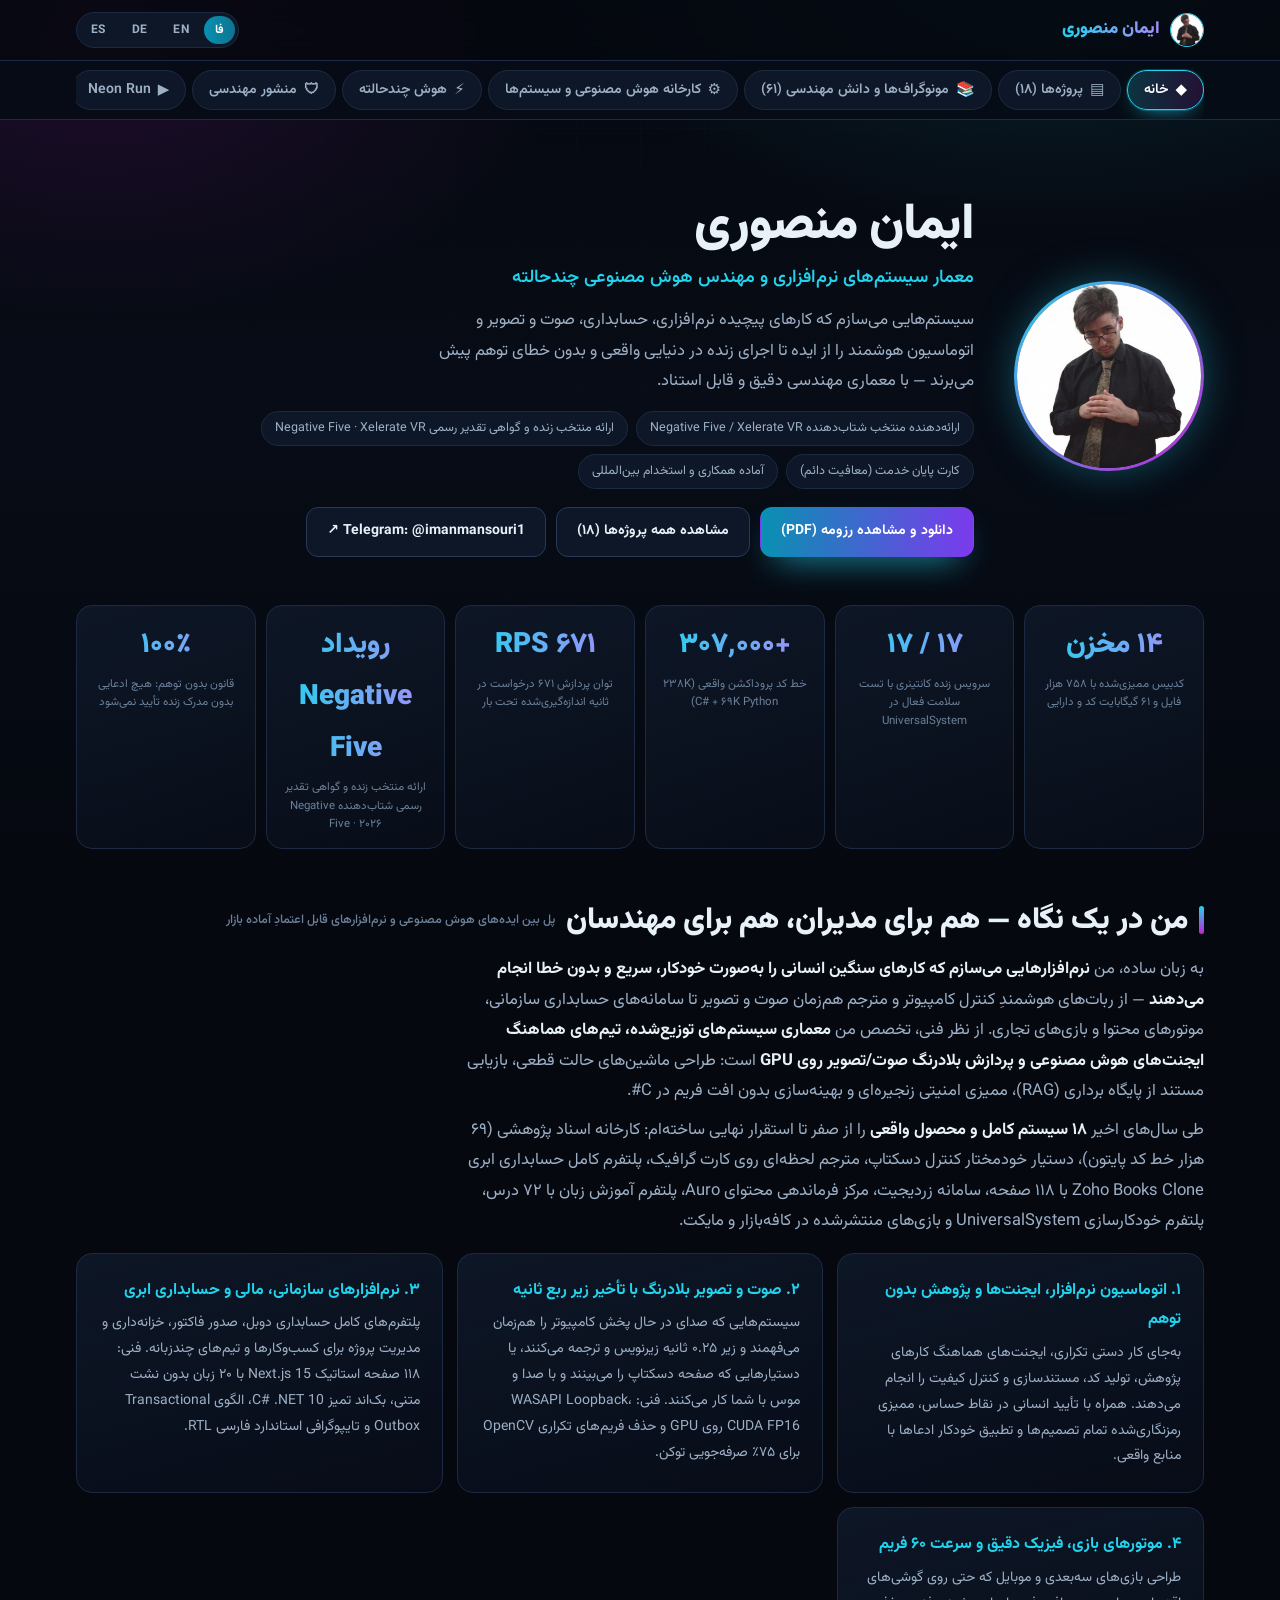
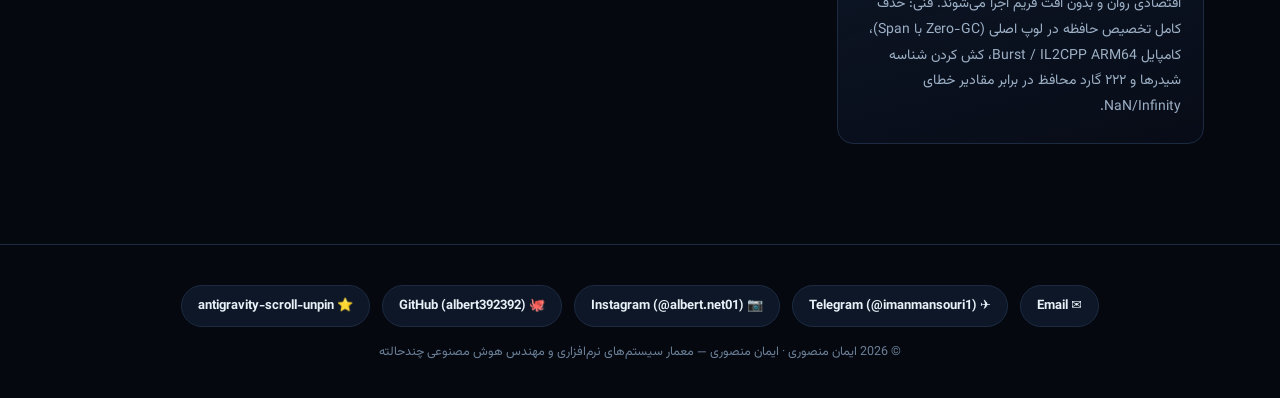
==== commit c50df0b6: "fix(resume,i18n): refine FA executive KPI wrapping and align multilingual honors wording" ====
--- a/index.html
+++ b/index.html
@@ -29,7 +29,7 @@
 <meta name="twitter:title" content="ایمان منصوری (Iman Mansouri) — Architect &amp; Multimodal AI Engineer">
 <meta name="twitter:description" content="Autonomous Multi-Agent Swarms, Sub-Second Multimodal Audio/Vision Pipelines, Enterprise Distributed Systems, and 18+ Production Software Architectures.">
 <meta name="twitter:image" content="https://albert392392.github.io/portfolio/assets/img/me.jpg">
-<link rel="stylesheet" href="assets/style.css?v=20261123-2">
+<link rel="stylesheet" href="assets/style.css?v=20261125-2">
 </head>
 <body>
 
@@ -67,9 +67,9 @@
   <div class="cap"></div>
 </div>
 
-<script src="assets/i18n.js?v=20261123-4"></script>
-<script src="assets/monographs-data.js?v=20261115-1"></script>
-<script src="assets/videos.js?v=20261120-1"></script>
-<script src="assets/app.js?v=20261123-2"></script>
+<script src="assets/i18n.js?v=20261125-2"></script>
+<script src="assets/monographs-data.js?v=20261125-2"></script>
+<script src="assets/videos.js?v=20261125-2"></script>
+<script src="assets/app.js?v=20261125-2"></script>
 </body>
 </html>
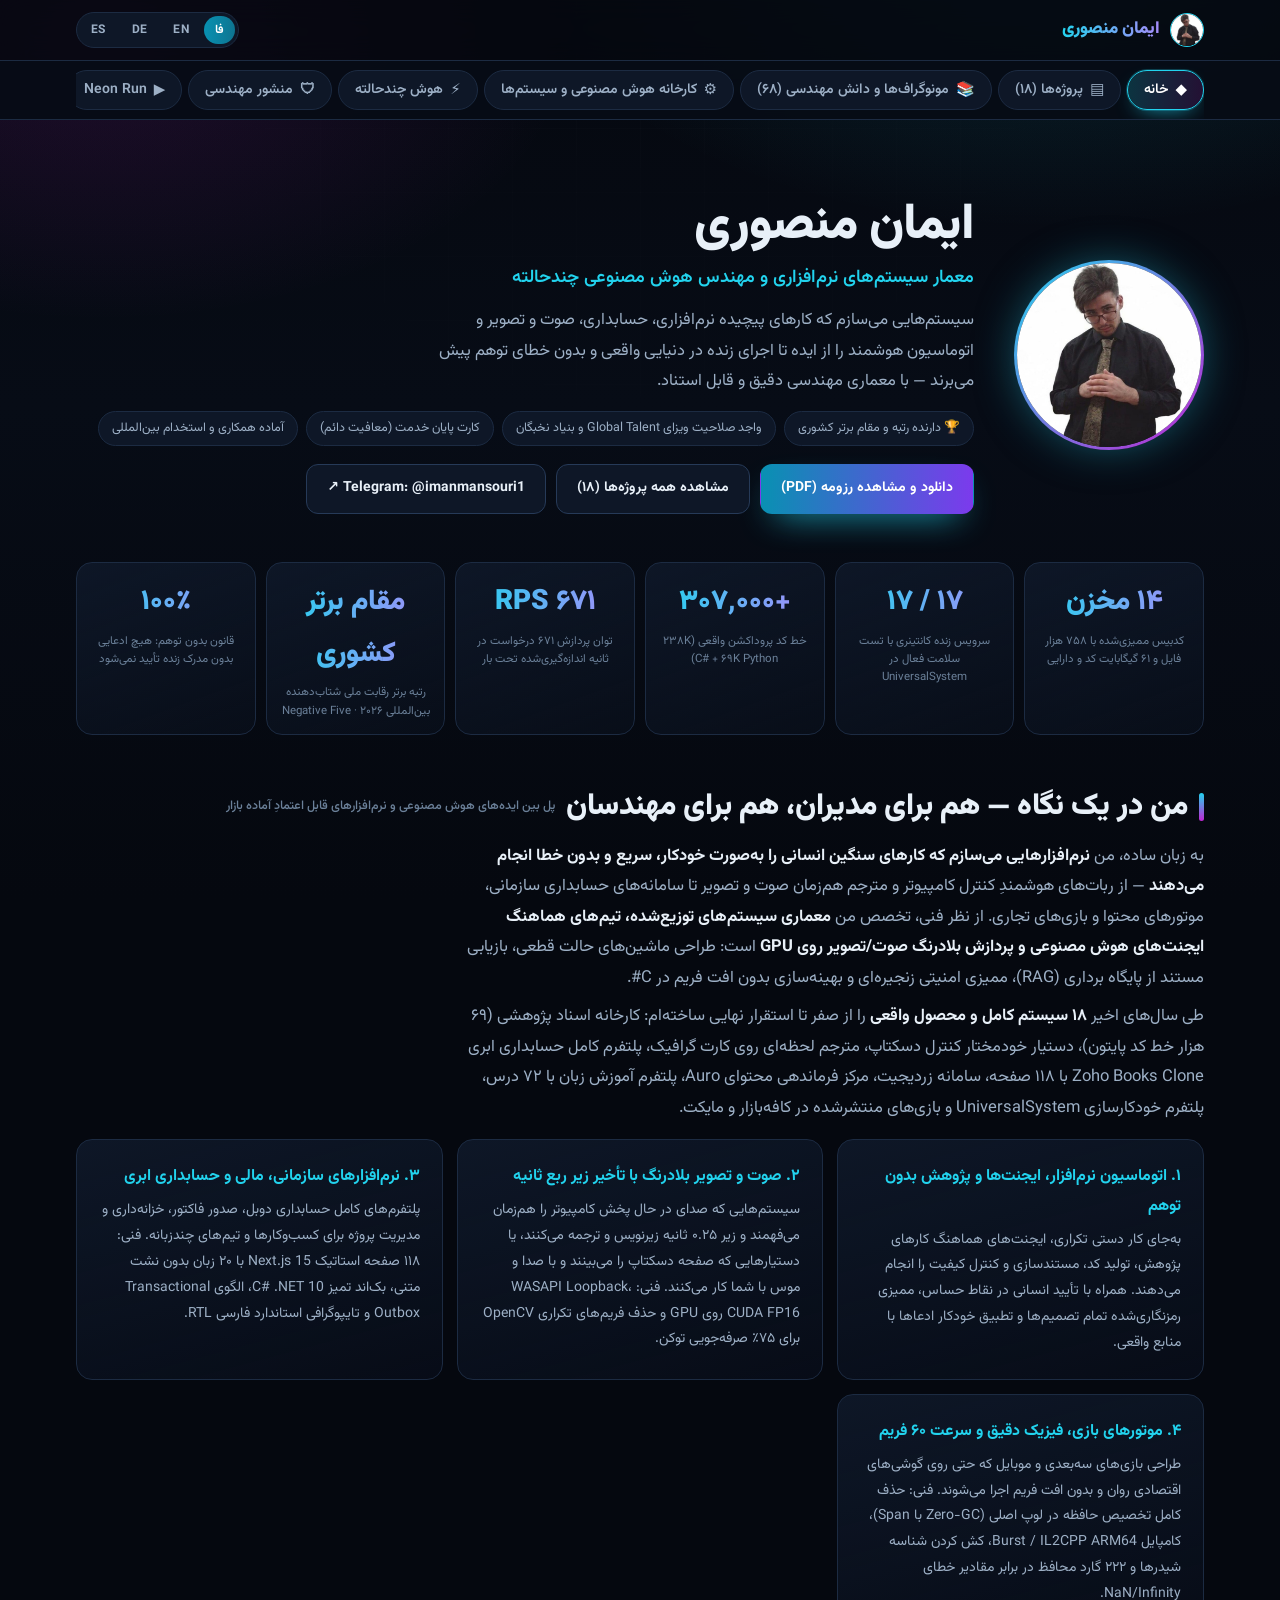
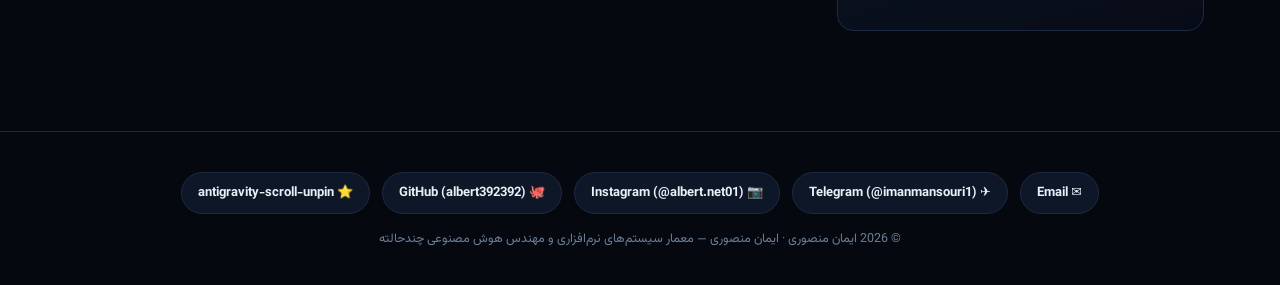
==== commit dee1807a: "feat(monographs): add 7 new deep-tech Telegram monographs (4259..4330) with 28 4-language diagrams (" ====
--- a/index.html
+++ b/index.html
@@ -29,7 +29,7 @@
 <meta name="twitter:title" content="ایمان منصوری (Iman Mansouri) — Architect &amp; Multimodal AI Engineer">
 <meta name="twitter:description" content="Autonomous Multi-Agent Swarms, Sub-Second Multimodal Audio/Vision Pipelines, Enterprise Distributed Systems, and 18+ Production Software Architectures.">
 <meta name="twitter:image" content="https://albert392392.github.io/portfolio/assets/img/me.jpg">
-<link rel="stylesheet" href="assets/style.css?v=20261125-2">
+<link rel="stylesheet" href="assets/style.css?v=20261123-2">
 </head>
 <body>
 
@@ -67,9 +67,9 @@
   <div class="cap"></div>
 </div>
 
-<script src="assets/i18n.js?v=20261125-2"></script>
-<script src="assets/monographs-data.js?v=20261125-2"></script>
-<script src="assets/videos.js?v=20261125-2"></script>
-<script src="assets/app.js?v=20261125-2"></script>
+<script src="assets/i18n.js?v=20261128-1"></script>
+<script src="assets/monographs-data.js?v=20261128-1"></script>
+<script src="assets/videos.js?v=20261120-1"></script>
+<script src="assets/app.js?v=20261123-2"></script>
 </body>
 </html>
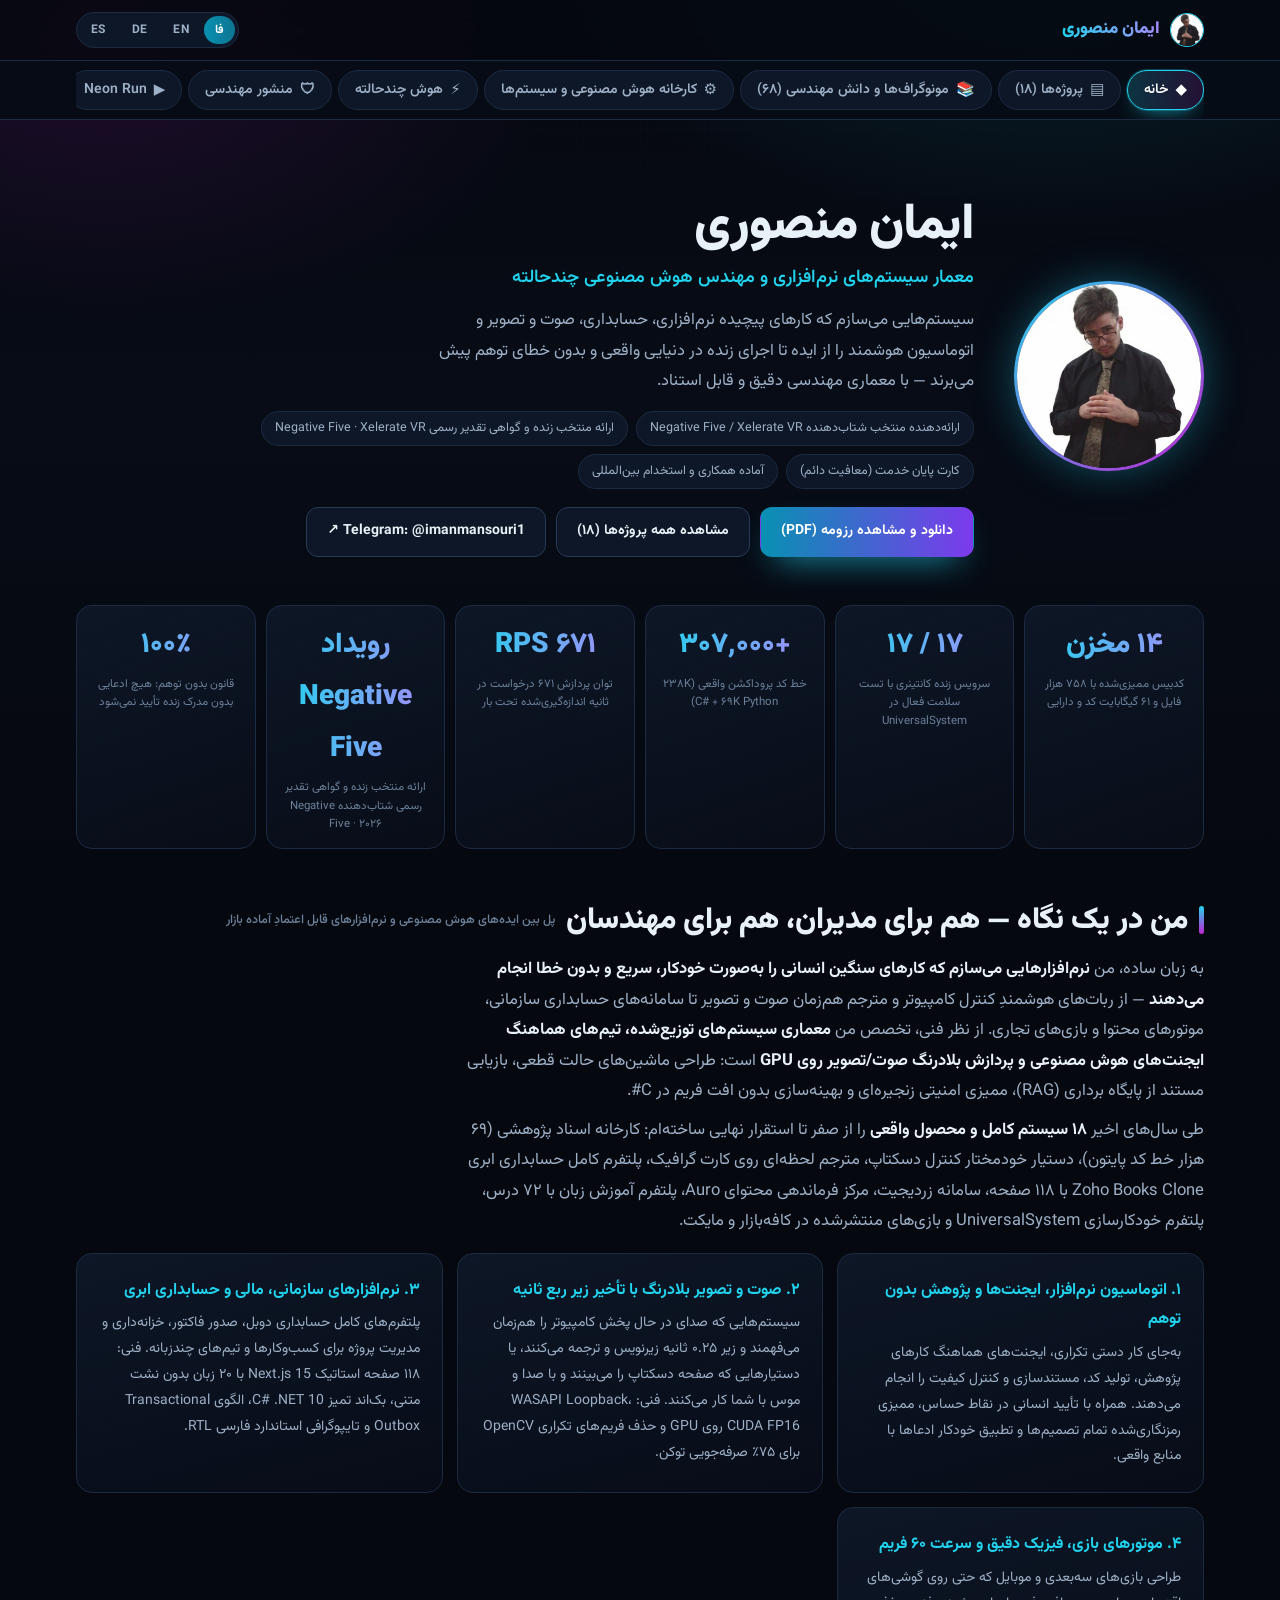
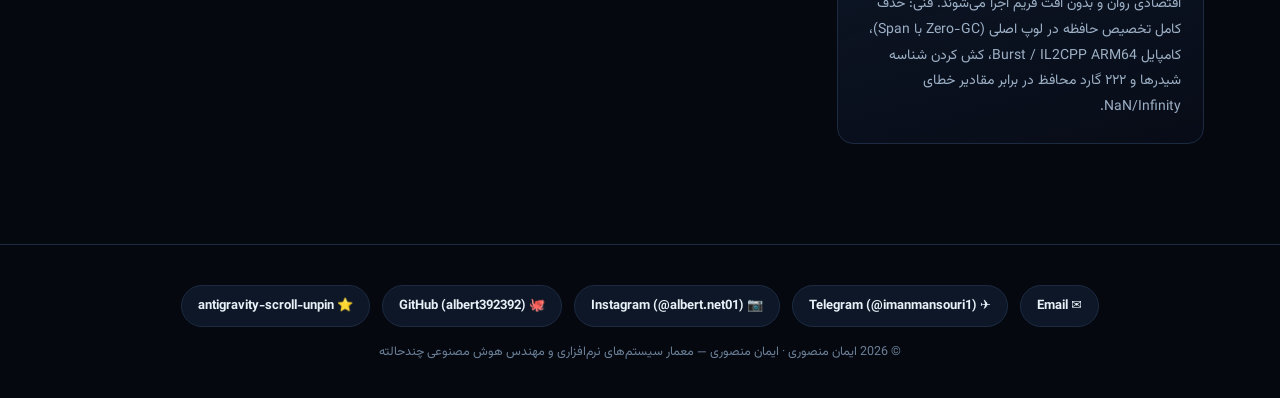
==== commit 938ea722: "merge: integrate origin/main executive updates with 7 new Telegram monographs (68 total)" ====
--- a/index.html
+++ b/index.html
@@ -29,7 +29,7 @@
 <meta name="twitter:title" content="ایمان منصوری (Iman Mansouri) — Architect &amp; Multimodal AI Engineer">
 <meta name="twitter:description" content="Autonomous Multi-Agent Swarms, Sub-Second Multimodal Audio/Vision Pipelines, Enterprise Distributed Systems, and 18+ Production Software Architectures.">
 <meta name="twitter:image" content="https://albert392392.github.io/portfolio/assets/img/me.jpg">
-<link rel="stylesheet" href="assets/style.css?v=20261123-2">
+<link rel="stylesheet" href="assets/style.css?v=20261125-2">
 </head>
 <body>
 
@@ -69,7 +69,7 @@
 
 <script src="assets/i18n.js?v=20261128-1"></script>
 <script src="assets/monographs-data.js?v=20261128-1"></script>
-<script src="assets/videos.js?v=20261120-1"></script>
-<script src="assets/app.js?v=20261123-2"></script>
+<script src="assets/videos.js?v=20261125-2"></script>
+<script src="assets/app.js?v=20261125-2"></script>
 </body>
 </html>
